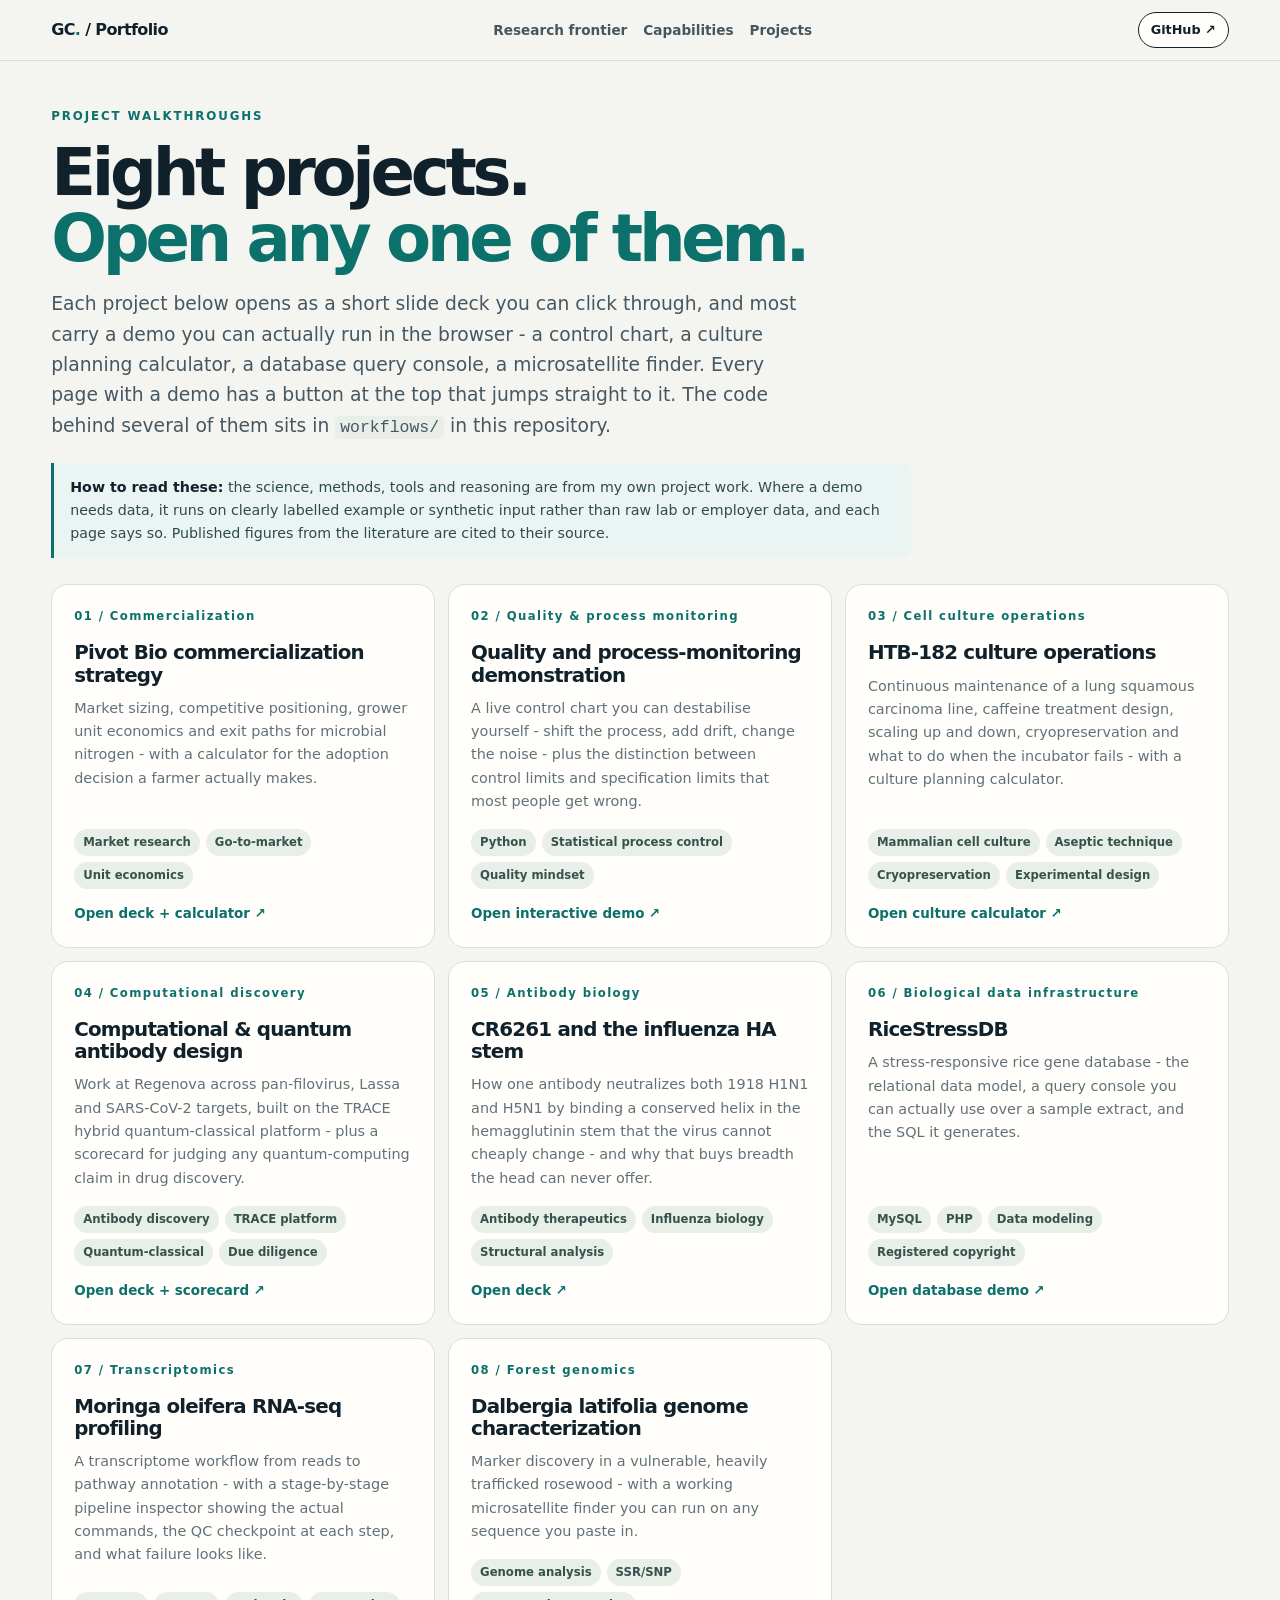
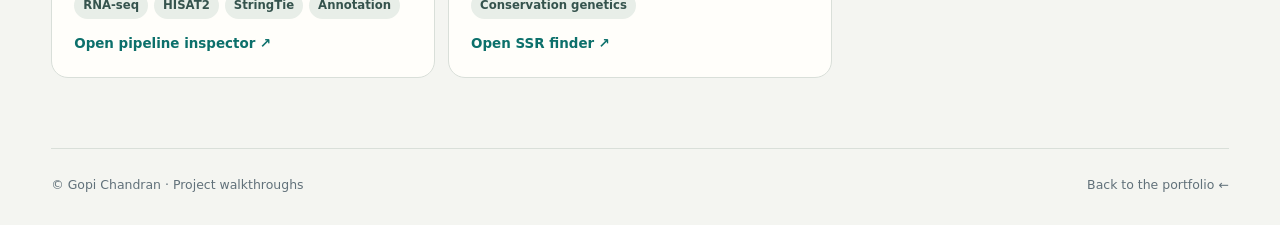
==== projects/index.html @ 02ed5216 "Add eight interactive project walkthroughs and runnable workflow code" ====
<!doctype html>
<html lang="en">
<head>
<meta charset="utf-8">
<meta name="viewport" content="width=device-width, initial-scale=1">
<title>Project walkthroughs · Gopi Chandran</title>
<meta name="description" content="Nine project walkthroughs - slide decks and runnable demos across bioinformatics, antibody biology, biological databases, cell culture quality and biotech commercialization.">
<link rel="stylesheet" href="../assets/css/deck.css">
</head>
<body>
<div class="topbar"><div class="wrap topinner">
  <a class="wordmark" href="../index.html">GC<span>.</span> / Portfolio</a>
  <nav class="topnav" aria-label="Main navigation">
    <a href="../index.html#frontier">Research frontier</a>
    <a href="../index.html#capabilities">Capabilities</a>
    <a href="../index.html#projects">Projects</a>
  </nav>
  <a class="button sm light" href="https://github.com/gopichandran03" target="_blank" rel="noopener">GitHub &nearr;</a>
</div></div>

<header class="phero"><div class="wrap">
  <div class="kicker">Project walkthroughs</div>
  <h1>Eight projects.<br><em>Open any one of them.</em></h1>
  <p class="phero-sub">Each project below opens as a short slide deck you can click through, and most carry a demo you can actually run in the browser - a control chart, a culture planning calculator, a database query console, a microsatellite finder. Every page with a demo has a button at the top that jumps straight to it. The code behind several of them sits in <code>workflows/</code> in this repository.</p>
  <div class="note neutral"><strong>How to read these:</strong> the science, methods, tools and reasoning are from my own project work. Where a demo needs data, it runs on clearly labelled example or synthetic input rather than raw lab or employer data, and each page says so. Published figures from the literature are cited to their source.</div>
</div></header>

<main class="wrap" style="padding-bottom:70px">
  <div class="pgrid">
    <a class="pcard" href="pivot-bio/index.html">
      <div class="num">01 / Commercialization</div>
      <h3>Pivot Bio commercialization strategy</h3>
      <p>Market sizing, competitive positioning, grower unit economics and exit paths for microbial nitrogen - with a calculator for the adoption decision a farmer actually makes.</p>
      <div class="tags"><span class="tag">Market research</span><span class="tag">Go-to-market</span><span class="tag">Unit economics</span></div>
      <div class="go">Open deck + calculator &nearr;</div>
    </a>

    <a class="pcard" href="process-monitoring/index.html">
      <div class="num">02 / Quality & process monitoring</div>
      <h3>Quality and process-monitoring demonstration</h3>
      <p>A live control chart you can destabilise yourself - shift the process, add drift, change the noise - plus the distinction between control limits and specification limits that most people get wrong.</p>
      <div class="tags"><span class="tag">Python</span><span class="tag">Statistical process control</span><span class="tag">Quality mindset</span></div>
      <div class="go">Open interactive demo &nearr;</div>
    </a>

    <a class="pcard" href="htb182-cell-culture/index.html">
      <div class="num">03 / Cell culture operations</div>
      <h3>HTB-182 culture operations</h3>
      <p>Continuous maintenance of a lung squamous carcinoma line, caffeine treatment design, scaling up and down, cryopreservation and what to do when the incubator fails - with a culture planning calculator.</p>
      <div class="tags"><span class="tag">Mammalian cell culture</span><span class="tag">Aseptic technique</span><span class="tag">Cryopreservation</span><span class="tag">Experimental design</span></div>
      <div class="go">Open culture calculator &nearr;</div>
    </a>

    <a class="pcard" href="computational-antibody/index.html">
      <div class="num">04 / Computational discovery</div>
      <h3>Computational & quantum antibody design</h3>
      <p>Work at Regenova across pan-filovirus, Lassa and SARS-CoV-2 targets, built on the TRACE hybrid quantum-classical platform - plus a scorecard for judging any quantum-computing claim in drug discovery.</p>
      <div class="tags"><span class="tag">Antibody discovery</span><span class="tag">TRACE platform</span><span class="tag">Quantum-classical</span><span class="tag">Due diligence</span></div>
      <div class="go">Open deck + scorecard &nearr;</div>
    </a>

    <a class="pcard" href="cr6261-influenza/index.html">
      <div class="num">05 / Antibody biology</div>
      <h3>CR6261 and the influenza HA stem</h3>
      <p>How one antibody neutralizes both 1918 H1N1 and H5N1 by binding a conserved helix in the hemagglutinin stem that the virus cannot cheaply change - and why that buys breadth the head can never offer.</p>
      <div class="tags"><span class="tag">Antibody therapeutics</span><span class="tag">Influenza biology</span><span class="tag">Structural analysis</span></div>
      <div class="go">Open deck &nearr;</div>
    </a>

    <a class="pcard" href="ricestressdb/index.html">
      <div class="num">06 / Biological data infrastructure</div>
      <h3>RiceStressDB</h3>
      <p>A stress-responsive rice gene database - the relational data model, a query console you can actually use over a sample extract, and the SQL it generates.</p>
      <div class="tags"><span class="tag">MySQL</span><span class="tag">PHP</span><span class="tag">Data modeling</span><span class="tag">Registered copyright</span></div>
      <div class="go">Open database demo &nearr;</div>
    </a>

    <a class="pcard" href="moringa-rnaseq/index.html">
      <div class="num">07 / Transcriptomics</div>
      <h3>Moringa oleifera RNA-seq profiling</h3>
      <p>A transcriptome workflow from reads to pathway annotation - with a stage-by-stage pipeline inspector showing the actual commands, the QC checkpoint at each step, and what failure looks like.</p>
      <div class="tags"><span class="tag">RNA-seq</span><span class="tag">HISAT2</span><span class="tag">StringTie</span><span class="tag">Annotation</span></div>
      <div class="go">Open pipeline inspector &nearr;</div>
    </a>

    <a class="pcard" href="dalbergia-genomics/index.html">
      <div class="num">08 / Forest genomics</div>
      <h3>Dalbergia latifolia genome characterization</h3>
      <p>Marker discovery in a vulnerable, heavily trafficked rosewood - with a working microsatellite finder you can run on any sequence you paste in.</p>
      <div class="tags"><span class="tag">Genome analysis</span><span class="tag">SSR/SNP</span><span class="tag">Conservation genetics</span></div>
      <div class="go">Open SSR finder &nearr;</div>
    </a>

  </div>
</main>

<footer>
  <div class="wrap fineprint" style="padding-top:26px;border-top:1px solid var(--line)">
    <span>© Gopi Chandran · Project walkthroughs</span>
    <span><a href="../index.html">Back to the portfolio &larr;</a></span>
  </div>
</footer>
</body></html>
---- assets/css/deck.css ----
/* Shared styling for Gopi Chandran portfolio project decks and demos.
   Palette and type intentionally match index.html so project pages feel
   like the same site rather than a bolted-on subpage. */

:root{
  --ink:#10212b;--muted:#61717a;--paper:#f4f5f1;--white:#fffefa;--line:#d9dfd9;
  --green:#c9f36a;--blue:#b7d8ff;--orange:#ff8e61;--dark:#101d25;--teal:#0c706b;
  --sand:#f0ead9;--rose:#ffd8e0;
  --shadow:0 18px 55px #10212b12;--shadow-lg:0 26px 70px #10212b1f;
}
*{box-sizing:border-box}
html{scroll-behavior:smooth}
body{
  margin:0;background:var(--paper);color:var(--ink);
  font:16px/1.62 Inter,ui-sans-serif,system-ui,-apple-system,"Segoe UI",sans-serif;
  -webkit-font-smoothing:antialiased;
}
a{color:inherit;text-decoration:none}
a:hover{text-decoration:underline;text-underline-offset:3px}
.wrap{width:min(1180px,92%);margin:auto}

/* ---------- top bar ---------- */
.topbar{position:sticky;top:0;z-index:40;background:#f4f5f1ef;backdrop-filter:blur(14px);border-bottom:1px solid var(--line)}
.topinner{display:flex;justify-content:space-between;align-items:center;gap:18px;min-height:60px}
.wordmark{font-weight:850;letter-spacing:-.04em;white-space:nowrap}
.wordmark span{color:var(--teal)}
.topnav{display:flex;gap:16px;align-items:center;font-size:.85rem;font-weight:650;color:#46565f;flex-wrap:wrap}
.button{display:inline-flex;align-items:center;gap:8px;padding:10px 15px;border:1px solid var(--ink);border-radius:999px;font-weight:750;font-size:.86rem;background:transparent;cursor:pointer;font-family:inherit;transition:transform .18s,background .18s,color .18s}
.button:hover{transform:translateY(-2px);text-decoration:none}
.button.primary{background:var(--ink);color:#fff}
.button.light{background:var(--white)}
.button.sm{padding:7px 12px;font-size:.8rem}
.button[disabled]{opacity:.32;cursor:not-allowed;transform:none}

/* ---------- project hero ---------- */
.phero{padding:46px 0 26px}
.kicker{font-size:.74rem;text-transform:uppercase;letter-spacing:.16em;font-weight:800;color:var(--teal)}
.phero h1{font-size:clamp(2.2rem,5.4vw,4.1rem);line-height:1;letter-spacing:-.065em;margin:14px 0 18px;max-width:900px}
.phero h1 em{font-style:normal;color:var(--teal)}
.phero-sub{max-width:760px;font-size:clamp(1rem,1.5vw,1.17rem);color:#465761;margin:0}
.meta-row{display:flex;gap:9px;flex-wrap:wrap;margin-top:22px}
.pill{border:1px solid var(--line);padding:6px 12px;border-radius:999px;color:#4e5c63;font-size:.8rem;background:#ffffff8c}
.pill.solid{background:var(--ink);color:#fff;border-color:var(--ink)}
.pill.accent{background:var(--green);border-color:#aad646;color:#23351a}

/* ---------- jump straight to the interactive part ---------- */
.demo-jump{
  display:inline-flex;align-items:center;gap:10px;margin-top:22px;
  padding:13px 20px;border-radius:999px;border:1px solid var(--ink);
  background:var(--green);font-weight:800;font-size:.93rem;cursor:pointer;
  font-family:inherit;color:var(--ink);transition:transform .18s,box-shadow .18s;
}
.demo-jump:hover{transform:translateY(-2px);box-shadow:var(--shadow);text-decoration:none}
.demo-jump .play{
  display:inline-flex;align-items:center;justify-content:center;
  width:23px;height:23px;border-radius:50%;background:var(--ink);color:var(--green);
  font-size:.68rem;line-height:1;padding-left:2px;
}
.demo-jump small{font-weight:650;color:#3c5228;font-size:.82rem}
.deck-controls .demo-jump{margin-top:0;padding:8px 14px;font-size:.8rem}
.deck-controls .demo-jump .play{width:18px;height:18px;font-size:.58rem}

/* ---------- integrity / scope notes ---------- */
.note{border-left:3px solid var(--orange);background:#fff3eb;padding:13px 16px;border-radius:0 10px 10px 0;font-size:.89rem;color:#4a3a30;margin:22px 0 0;max-width:860px}
.note strong{color:var(--ink)}
.note.neutral{border-left-color:var(--teal);background:#eaf4f3;color:#2f4a48}

/* ---------- deck ---------- */
.deck-shell{padding:14px 0 70px}
.deck-bar{display:flex;justify-content:space-between;align-items:center;gap:14px;flex-wrap:wrap;margin-bottom:14px}
.deck-counter{font-size:.78rem;font-weight:800;letter-spacing:.1em;text-transform:uppercase;color:var(--teal)}
.deck-controls{display:flex;gap:8px;align-items:center}
.deck-hint{font-size:.76rem;color:var(--muted)}
.deck-track{position:relative;background:#e4e7e0;height:4px;border-radius:99px;overflow:hidden;margin-bottom:18px}
.deck-track i{display:block;height:100%;background:var(--teal);width:0;transition:width .3s}

.slide{
  display:none;background:var(--white);border:1px solid var(--line);border-radius:22px;
  padding:clamp(24px,4vw,46px);min-height:470px;box-shadow:var(--shadow);
  animation:slide-in .36s ease both;
}
.slide.active{display:block}
@keyframes slide-in{from{opacity:0;transform:translateY(10px)}to{opacity:1;transform:none}}
.slide-eyebrow{font-size:.72rem;text-transform:uppercase;letter-spacing:.15em;font-weight:850;color:var(--teal);margin-bottom:12px}
.slide h2{font-size:clamp(1.55rem,3.2vw,2.5rem);line-height:1.04;letter-spacing:-.055em;margin:0 0 16px;max-width:900px}
.slide h3{font-size:1.05rem;letter-spacing:-.02em;margin:0 0 9px}
.slide p{max-width:880px;color:#3f4e57}
.slide ul,.slide ol{max-width:900px;padding-left:20px;color:#3f4e57}
.slide li{margin:0 0 9px}
.slide li strong{color:var(--ink)}
.lede{font-size:clamp(1.02rem,1.6vw,1.2rem);color:#44545e}

.cols{display:grid;grid-template-columns:1fr 1fr;gap:16px;margin-top:8px}
.cols.three{grid-template-columns:repeat(3,1fr)}
.panel{background:var(--paper);border:1px solid var(--line);border-radius:15px;padding:20px}
.panel.dark{background:var(--dark);color:#fff;border-color:var(--dark)}
.panel.dark p,.panel.dark li{color:#d6e0e2}
.panel.lime{background:var(--green);border-color:#b2dd51}
.panel.blue{background:var(--blue);border-color:#95c5fb}
.panel.sand{background:var(--sand);border-color:#ddd3bb}
.panel h3{margin-top:0}
.panel .big{font-size:clamp(1.8rem,3.4vw,2.9rem);font-weight:850;letter-spacing:-.06em;line-height:1;display:block}
.panel small{display:block;font-size:.73rem;text-transform:uppercase;letter-spacing:.1em;font-weight:800;color:var(--teal);margin-top:7px}
.panel.dark small{color:var(--green)}

.takeaway{border-left:3px solid var(--orange);background:#fff3eb;padding:14px 17px;border-radius:0 12px 12px 0;margin-top:22px;max-width:880px}
.takeaway strong{color:var(--ink)}

.chips{display:flex;gap:7px;flex-wrap:wrap;margin-top:16px}
.chip{border:1px solid currentColor;border-radius:99px;padding:5px 10px;font-size:.75rem;font-weight:720}
.tag{font-size:.73rem;padding:4px 9px;border-radius:99px;background:#e8eee8;color:#35534d;font-weight:750}

/* tables */
.tbl-scroll{overflow-x:auto;margin-top:14px;border:1px solid var(--line);border-radius:13px;background:var(--white)}
table{border-collapse:collapse;width:100%;font-size:.88rem;min-width:520px}
th,td{text-align:left;padding:11px 14px;border-bottom:1px solid var(--line);vertical-align:top}
th{background:var(--paper);font-size:.74rem;text-transform:uppercase;letter-spacing:.08em;color:#3c4d52}
tbody tr:last-child td{border-bottom:0}
td code{font-size:.84em}
code,kbd{font-family:ui-monospace,SFMono-Regular,Menlo,Consolas,monospace;background:#eaeee9;padding:2px 5px;border-radius:5px;font-size:.88em}
pre{background:var(--dark);color:#e8f0e4;padding:17px 19px;border-radius:13px;overflow-x:auto;font-size:.84rem;line-height:1.55}
pre code{background:none;padding:0;color:inherit}

/* figures */
figure{margin:18px 0 0}
figure svg{width:100%;height:auto;display:block;background:var(--white);border:1px solid var(--line);border-radius:14px}
figcaption{font-size:.81rem;color:var(--muted);margin-top:9px;max-width:820px}

/* step / flow diagram */
.flow{display:flex;gap:10px;flex-wrap:wrap;margin-top:18px}
.flow-step{flex:1 1 150px;background:var(--paper);border:1px solid var(--line);border-radius:13px;padding:15px}
.flow-step b{display:block;font-size:.72rem;letter-spacing:.1em;text-transform:uppercase;color:var(--teal);margin-bottom:6px}
.flow-step span{font-size:.88rem;color:#44545e}

/* references */
.refs{list-style:none;padding:0;max-width:900px}
.refs li{padding:12px 0;border-bottom:1px solid var(--line);font-size:.89rem;color:#44545e}
.refs li:last-child{border-bottom:0}
.refs a{color:var(--teal);font-weight:700}

/* ---------- interactive demo blocks ---------- */
.demo{margin-top:18px;border:1px solid var(--line);border-radius:16px;overflow:hidden;background:var(--white)}
.demo-head{display:flex;justify-content:space-between;align-items:center;gap:12px;flex-wrap:wrap;padding:14px 18px;background:var(--paper);border-bottom:1px solid var(--line)}
.demo-head h3{margin:0;font-size:.95rem}
.demo-head .tag{background:#dfeadf}
.demo-body{padding:18px}
.controls{display:flex;gap:14px;flex-wrap:wrap;align-items:flex-end;margin-bottom:16px}
.control{display:flex;flex-direction:column;gap:5px;font-size:.78rem;font-weight:750;color:#3f4e57}
.control select,.control input[type=text],.control input[type=number]{font:inherit;font-size:.86rem;padding:8px 11px;border:1px solid var(--line);border-radius:9px;background:var(--white);min-width:160px}
.control input[type=range]{width:190px}
.control output{font-weight:800;color:var(--teal)}
.readout{display:grid;grid-template-columns:repeat(auto-fit,minmax(135px,1fr));gap:10px;margin-top:16px}
.readout div{background:var(--paper);border:1px solid var(--line);border-radius:12px;padding:13px}
.readout b{display:block;font-size:1.45rem;letter-spacing:-.04em;line-height:1.1}
.readout small{display:block;font-size:.7rem;text-transform:uppercase;letter-spacing:.09em;color:var(--muted);margin-top:4px;font-weight:750}
.flag{color:#b3401c;font-weight:800}
.ok{color:#15695f;font-weight:800}

/* ---------- footer nav between projects ---------- */
.pfoot{border-top:1px solid var(--line);padding:34px 0 46px}
.pfoot-grid{display:flex;justify-content:space-between;gap:18px;flex-wrap:wrap;align-items:center}
.pfoot a.button{white-space:nowrap}
.fineprint{font-size:.78rem;color:var(--muted);display:flex;gap:14px;flex-wrap:wrap;justify-content:space-between;padding-bottom:30px}

/* ---------- project index grid ---------- */
.pgrid{display:grid;grid-template-columns:repeat(3,minmax(0,1fr));gap:13px}
.pcard{background:var(--white);border:1px solid var(--line);border-radius:17px;padding:22px;display:flex;flex-direction:column;min-height:255px;transition:transform .2s,box-shadow .2s}
.pcard:hover{transform:translateY(-4px);box-shadow:var(--shadow);text-decoration:none}
.pcard .num{font-size:.73rem;color:var(--teal);font-weight:850;letter-spacing:.12em}
.pcard h3{font-size:1.24rem;line-height:1.12;letter-spacing:-.04em;margin:16px 0 10px}
.pcard p{color:var(--muted);font-size:.9rem;margin:0 0 16px}
.pcard .tags{display:flex;gap:6px;flex-wrap:wrap;margin-top:auto}
.pcard .go{font-size:.84rem;font-weight:800;margin-top:14px;color:var(--teal)}

/* ---------- data-visualization roles ----------
   Series colors are a validated categorical set used in fixed slot order and
   never cycled; charts here stay at or under three series so the set is
   all-pairs colourblind-safe. Brand colours above are for UI chrome only.
   Series 3 sits below 3:1 on this surface, so every chart using it also ships
   direct labels and a table view. */
.viz{
  color-scheme:light;
  --surface-1:#fffefa;
  --text-primary:#10212b;--text-secondary:#52616a;--text-muted:#7c8a91;
  --grid:#e4e8e2;--axis:#c3cbc4;
  --series-1:#2a78d6;--series-2:#eb6834;--series-3:#1baf7a;
  --seq-100:#cde2fb;--seq-250:#86b6ef;--seq-350:#5598e7;--seq-450:#2a78d6;--seq-550:#1c5cab;--seq-700:#0d366b;
  --good:#15695f;--warn:#b3401c;
}
.viz text{font-family:inherit}
.viz .grid-line{stroke:var(--grid);stroke-width:1}
.viz .axis-line{stroke:var(--axis);stroke-width:1}
.viz .axis-label{fill:var(--text-secondary);font-size:11px}
.viz .axis-title{fill:var(--text-muted);font-size:10.5px;text-transform:uppercase;letter-spacing:.09em;font-weight:700}
.viz .value-label{fill:var(--text-primary);font-size:11px;font-weight:700}
.viz .series-line{fill:none;stroke-width:2;stroke-linejoin:round;stroke-linecap:round}
.viz .marker{r:4.5;stroke:var(--surface-1);stroke-width:2}
.legend{display:flex;gap:16px;flex-wrap:wrap;margin:12px 0 0;font-size:.8rem;color:var(--text-secondary)}
.legend span{display:inline-flex;align-items:center;gap:7px;font-weight:650}
.legend i{width:11px;height:11px;border-radius:3px;display:inline-block}
.tablebtn{margin-top:12px}
.datatable[hidden]{display:none}

@media (max-width:900px){
  .cols,.cols.three{grid-template-columns:1fr}
  .pgrid{grid-template-columns:repeat(2,1fr)}
  .topnav{display:none}
}
@media (max-width:600px){
  .pgrid{grid-template-columns:1fr}
  .slide{min-height:0;border-radius:17px}
  .deck-hint{display:none}
}
@media print{
  .topbar,.deck-bar,.deck-track,.pfoot{display:none}
  .slide{display:block!important;break-after:page;box-shadow:none;border:0}
}
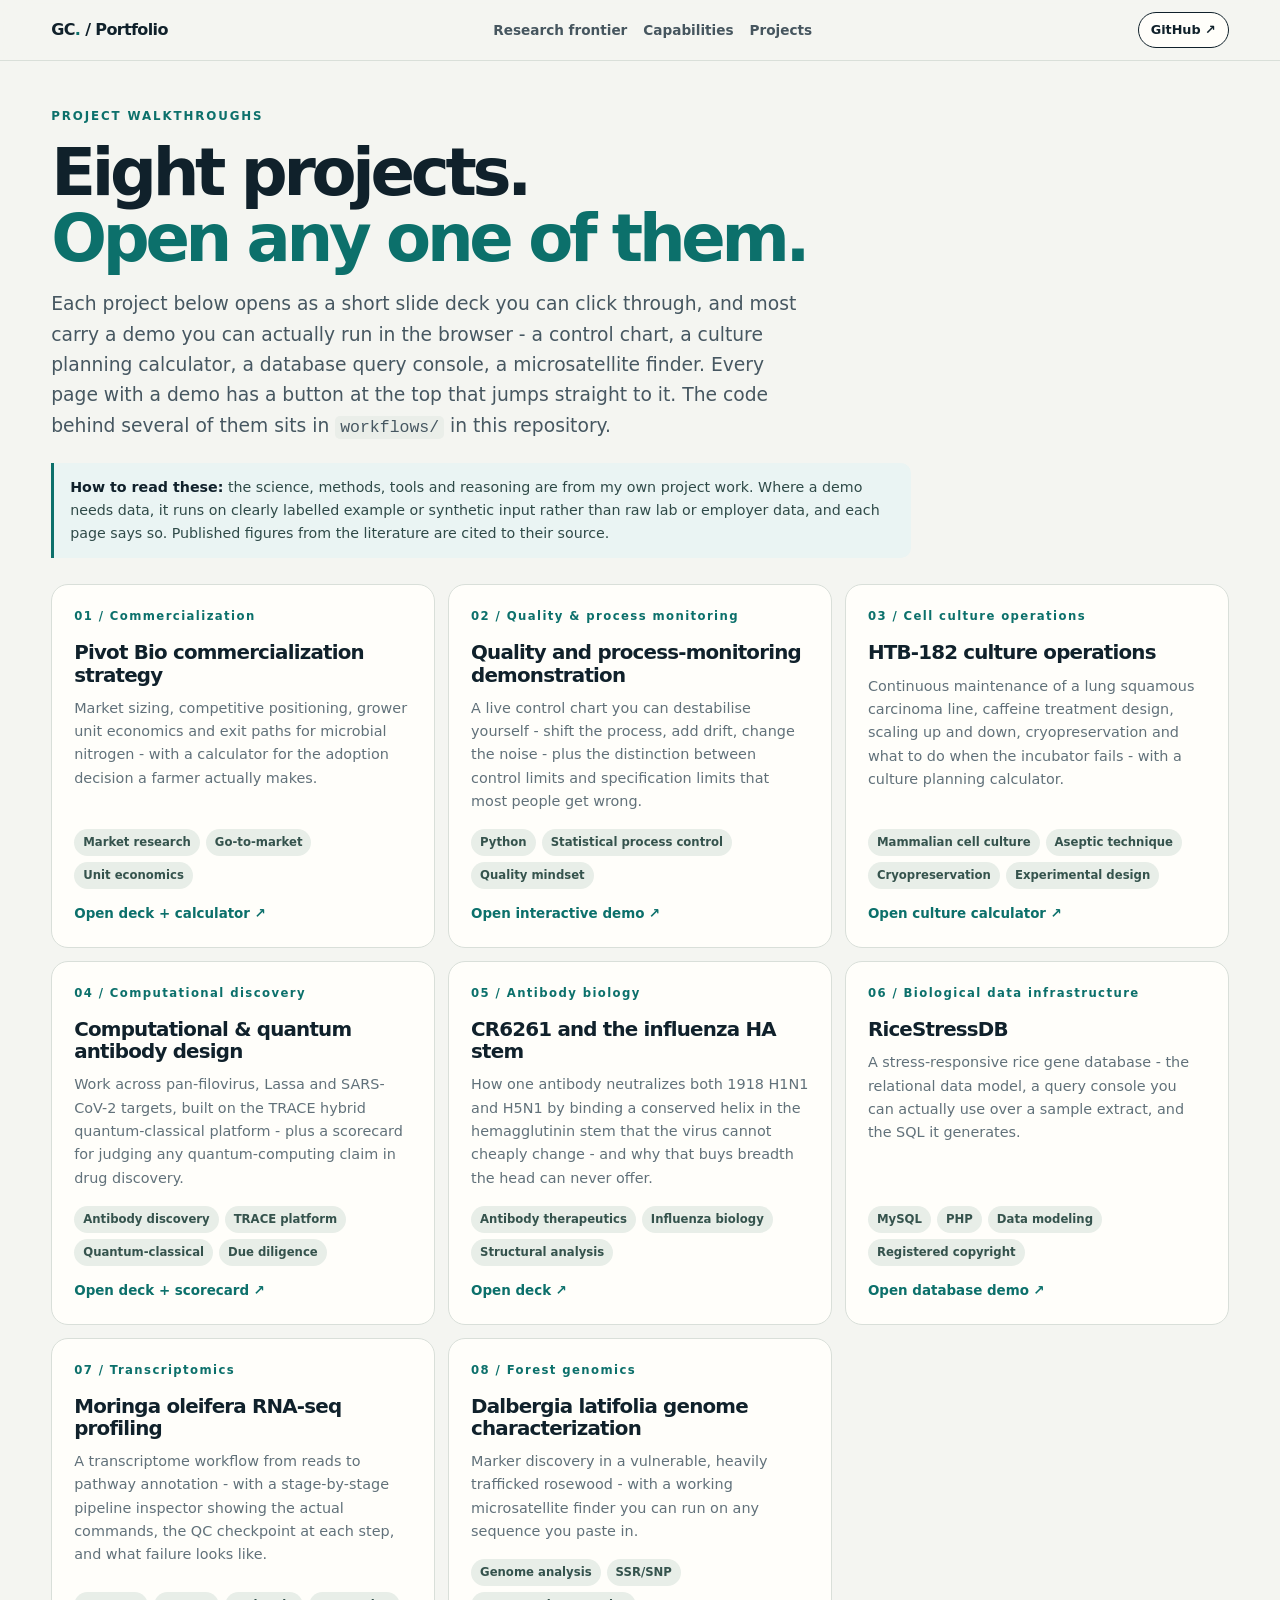
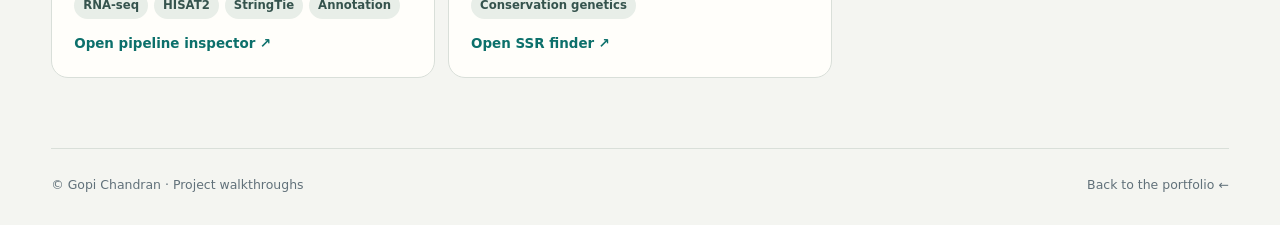
==== commit 64a7b844: "Add eight interactive project walkthroughs and runnable workflow code" ====
--- a/projects/index.html
+++ b/projects/index.html
@@ -54,7 +54,7 @@
     <a class="pcard" href="computational-antibody/index.html">
       <div class="num">04 / Computational discovery</div>
       <h3>Computational & quantum antibody design</h3>
-      <p>Work at Regenova across pan-filovirus, Lassa and SARS-CoV-2 targets, built on the TRACE hybrid quantum-classical platform - plus a scorecard for judging any quantum-computing claim in drug discovery.</p>
+      <p>Work across pan-filovirus, Lassa and SARS-CoV-2 targets, built on the TRACE hybrid quantum-classical platform - plus a scorecard for judging any quantum-computing claim in drug discovery.</p>
       <div class="tags"><span class="tag">Antibody discovery</span><span class="tag">TRACE platform</span><span class="tag">Quantum-classical</span><span class="tag">Due diligence</span></div>
       <div class="go">Open deck + scorecard &nearr;</div>
     </a>
